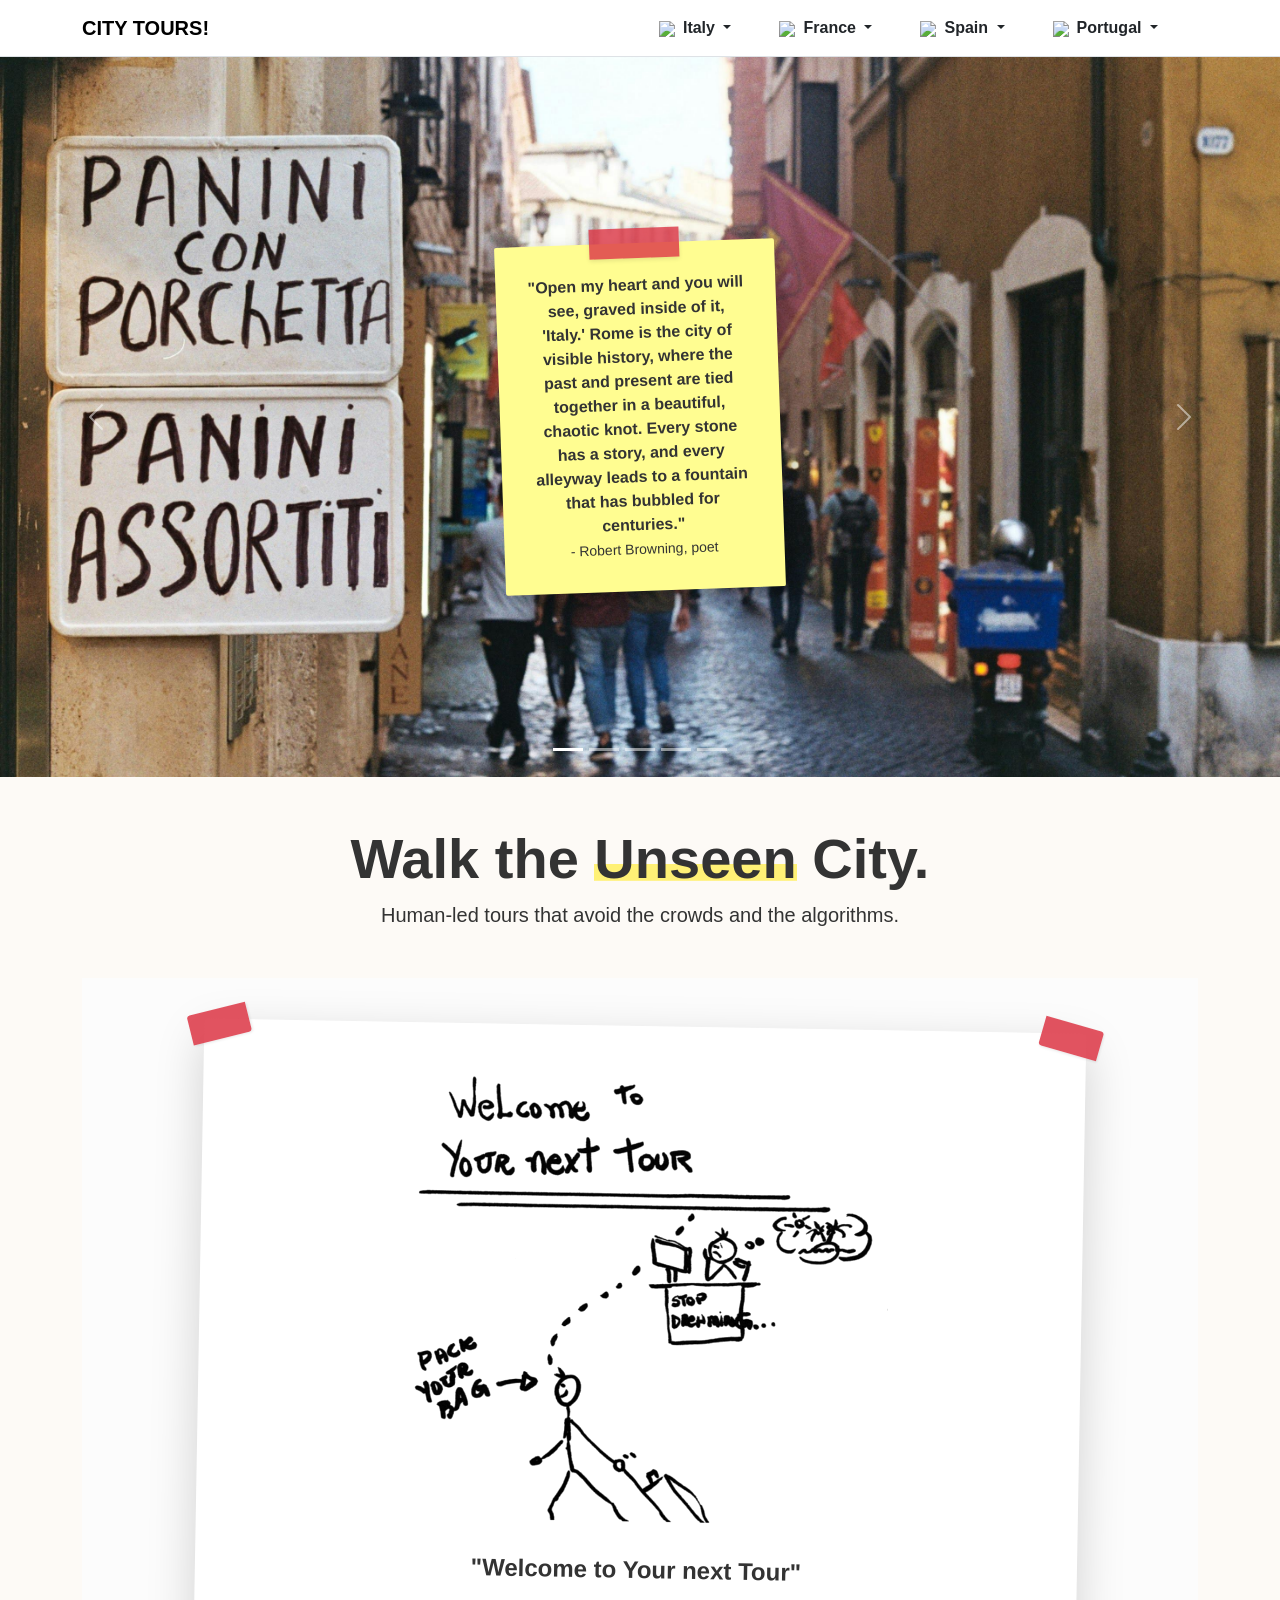
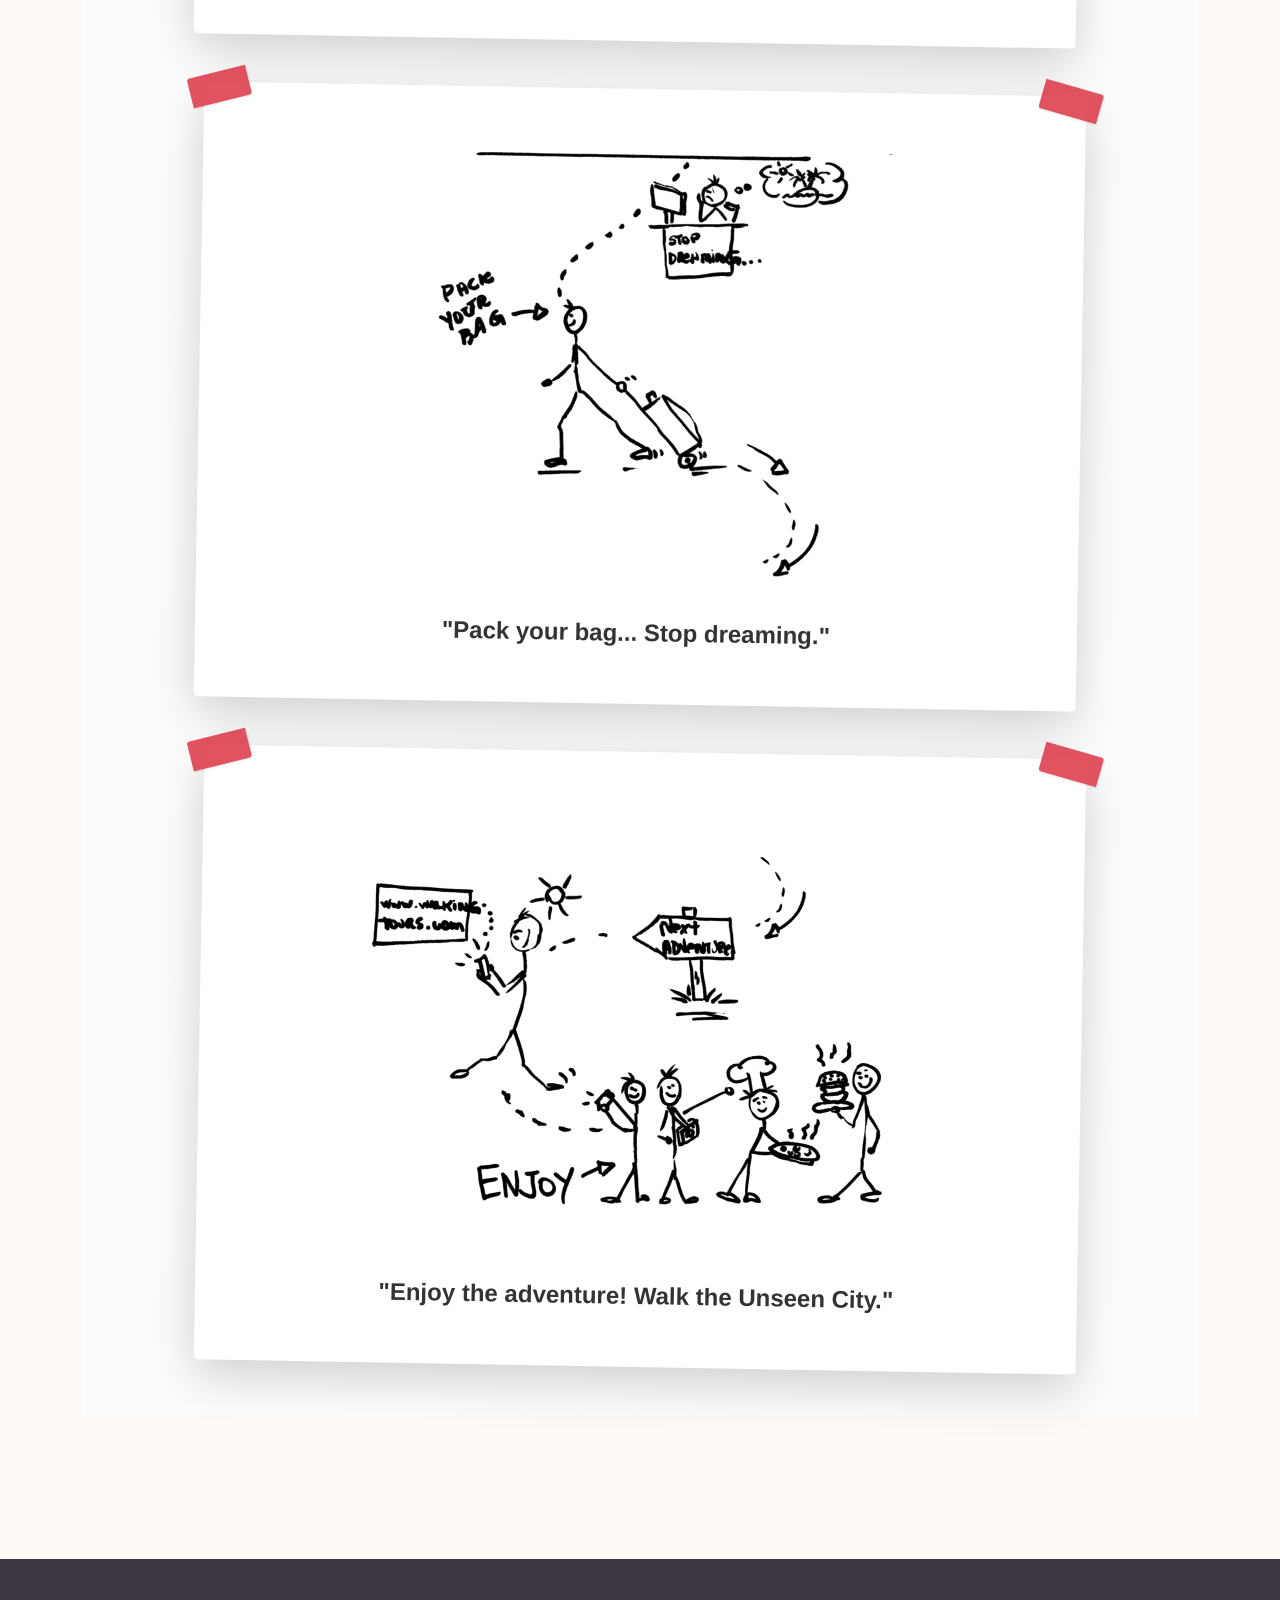
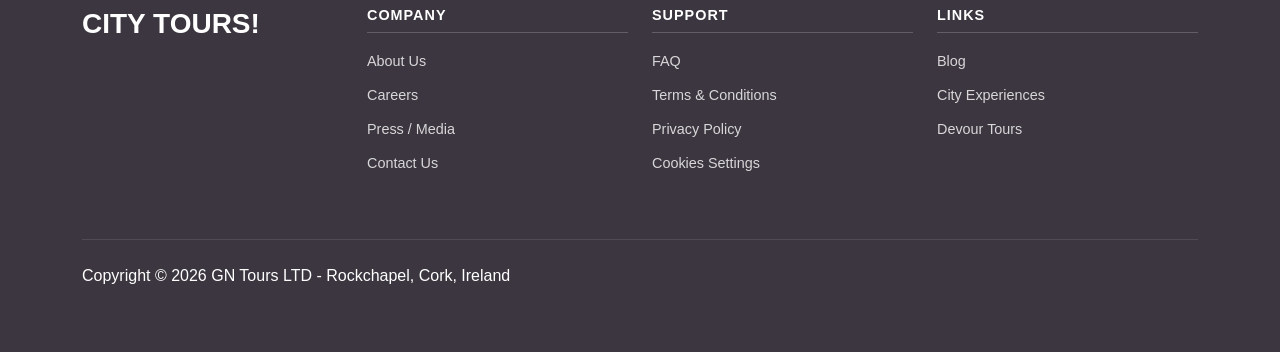
==== index.html @ 2dba54da "Initial Commit" ====
<!doctype html>
<html lang="en">
  <head>
    <meta charset="utf-8">
    <meta name="viewport" content="width=device-width, initial-scale=1">
    <meta name="description" content="">
    <title>Starter Template · Bootstrap</title>
    <!-- Bootstrap core CSS -->
<link href="css/bootstrap.min.css" rel="stylesheet">
    <!-- Custom styles for this template -->
    <link href="mystyle.css" rel="stylesheet">
  </head>
  <body>
    
   <nav class="navbar navbar-expand-lg navbar-light bg-white border-bottom sticky-top">
  <div class="container">
    <a class="navbar-brand fw-bold" href="index.html">CITY TOURS!</a>
    
    <button class="navbar-toggler border-0" type="button" data-bs-toggle="offcanvas" data-bs-target="#offcanvasNavbar">
      <span class="navbar-toggler-icon"></span>
    </button>

    <div class="offcanvas offcanvas-end" tabindex="-1" id="offcanvasNavbar" aria-labelledby="offcanvasNavbarLabel">
      <div class="offcanvas-header border-bottom">
        <h5 class="offcanvas-title fw-bold" id="offcanvasNavbarLabel">Explore Our Cities</h5>
        <button type="button" class="btn-close" data-bs-dismiss="offcanvas" aria-label="Close"></button>
      </div>
      
      <div class="offcanvas-body">
        <ul class="navbar-nav justify-content-end flex-grow-1 pe-3">
          
          <li class="nav-item dropdown px-lg-3">
            <a class="nav-link dropdown-toggle fw-bold text-dark" href="#" role="button" data-bs-toggle="dropdown">
              <img src="https://flagcdn.com/w20/it.png" class="me-2">Italy
            </a>
            <ul class="dropdown-menu border-0 shadow-sm">
              <li><a class="dropdown-item" href="ROME.html">Rome</a></li>
              <li><a class="dropdown-item" href="VENICE.html">Venice</a></li>
            </ul>
          </li>

          <li class="nav-item dropdown px-lg-3">
            <a class="nav-link dropdown-toggle fw-bold text-dark" href="#" role="button" data-bs-toggle="dropdown">
              <img src="https://flagcdn.com/w20/fr.png" class="me-2">France
            </a>
            <ul class="dropdown-menu border-0 shadow-sm">
              <li><a class="dropdown-item" href="PARIS.html">Paris</a></li>
            </ul>
          </li>

          <li class="nav-item dropdown px-lg-3">
            <a class="nav-link dropdown-toggle fw-bold text-dark" href="#" role="button" data-bs-toggle="dropdown">
              <img src="https://flagcdn.com/w20/es.png" class="me-2">Spain
            </a>
            <ul class="dropdown-menu border-0 shadow-sm">
              <li><a class="dropdown-item" href="SEVILLA.html">Seville</a></li>
            </ul>
          </li>

          <li class="nav-item dropdown px-lg-3">
            <a class="nav-link dropdown-toggle fw-bold text-dark" href="#" role="button" data-bs-toggle="dropdown">
              <img src="https://flagcdn.com/w20/pt.png" class="me-2">Portugal
            </a>
            <ul class="dropdown-menu border-0 shadow-sm">
              <li><a class="dropdown-item" href="PORTO.html">Porto</a></li>
            </ul>
          </li>

        </ul>
      </div>
    </div>
  </div>
</nav>

    <!-- Carousel -->
<div id="demo" class="carousel slide" data-bs-ride="carousel">

  <!-- Indicators/dots -->
  <div class="carousel-indicators">
    <button type="button" data-bs-target="#demo" data-bs-slide-to="0" class="active"></button>
    <button type="button" data-bs-target="#demo" data-bs-slide-to="1"></button>
    <button type="button" data-bs-target="#demo" data-bs-slide-to="2"></button>
    <button type="button" data-bs-target="#demo" data-bs-slide-to="3"></button>
    <button type="button" data-bs-target="#demo" data-bs-slide-to="4"></button>
  </div>

  <!-- The slideshow/carousel -->
  <div class="carousel-inner">
    <div class="carousel-item active">
      <img src="IMAGES\ROMAPIC.jpg" alt="Rome" class="d-block w-100">
              <div class="carousel-caption d-flex justify-content-center align-items-center h-100">
    <div class="post-it-sticky">
      <div class="red-tape"></div>
      <p class="mb-0 fw-bold">"Open my heart and you will see, graved inside of it, 'Italy.' Rome is the city of visible history, where the past and present are tied together in a beautiful, chaotic knot. Every stone has a story, and every alleyway leads to a fountain that has bubbled for centuries."</p>
      <span class="small">- Robert Browning, poet</span>
    </div>
  </div>
    </div>
    <div class="carousel-item">
      <img src="IMAGES\VENICEPIC.jpg" alt="Venice" class="d-block w-100">
           <div class="carousel-caption d-flex justify-content-center align-items-center h-100">
    <div class="post-it-sticky">
      <div class="red-tape"></div>
      <p class="mb-0 fw-bold">"Venice is like eating an entire box of chocolate liqueurs in one go. It is an enchanted, watery maze where the streets are made of emerald glass. To wander here is to lose track of time, drifting between grand palaces and secret bridges where the only sound is the water."</p>
      <span class="small">- Truman Capote, writer</span>
    </div>
  </div>
    </div>
    <div class="carousel-item">
      <img src="IMAGES\PARISPIC.jpg" alt="Paris" class="d-block w-100">
      <div class="carousel-caption d-flex justify-content-center align-items-center h-100">
    <div class="post-it-sticky">
      <div class="red-tape"></div>
      <p class="mb-0 fw-bold">"Paris is always a good idea. It is a city that doesn't just offer sights, but a feeling of belonging to something timeless. From the scent of fresh baguettes on a rainy morning to the golden glow of Montmartre at sunset, it whispers that life is meant to be savored slowly."</p>
      <span class="small">- Audrey Hepburn, actress</span>
    </div>
  </div>
    </div>

    Seville
     <div class="carousel-item">
      <img src="IMAGES\SEVILLAPIC.jpg" alt="Seville" class="d-block w-100">
              <div class="carousel-caption d-flex justify-content-center align-items-center h-100">
    <div class="post-it-sticky">
      <div class="red-tape"></div>
      <p class="mb-0 fw-bold">"Seville is a pleasant city, famous for its oranges and its people. But beyond the fruit, it is a place of fire and passion. The air smells of orange blossoms and jasmine, and the sound of a lone Spanish guitar echoing off ancient Moorish walls tells you that you’ve truly arrived."</p>
      <span class="small">- Lord Byron, poet</span>
    </div>
  </div>
    </div>

    Porto
     <div class="carousel-item">
      <img src="IMAGES\PORTOPIC.jpg" alt="Porto" class="d-block w-100">
              <div class="carousel-caption d-flex justify-content-center align-items-center h-100">
    <div class="post-it-sticky">
      <div class="red-tape"></div>
      <p class="mb-0 fw-bold">"Porto is best discovered through its flavors and its grit. It is a city of granite and gold, where the morning mist clings to the Douro and a local tavern serves the legendary Francesinha—a sandwich so rich and layered it tells a deeper story of Porto’s indulgence than any palace ever could."</p>
      <span class="small">- José Mourinho, Porto Guide</span>
    </div>
  </div>
    </div>
  </div>

  <!-- Left and right controls/icons -->
  <button class="carousel-control-prev" type="button" data-bs-target="#demo" data-bs-slide="prev">
    <span class="carousel-control-prev-icon"></span>
  </button>
  <button class="carousel-control-next" type="button" data-bs-target="#demo" data-bs-slide="next">
    <span class="carousel-control-next-icon"></span>
  </button>
</div>

<main class="container py-5">
  <div class="text-center mb-5">
    <h1 class="display-4 fw-bold">Walk the <span class="highlight">Unseen</span> City.</h1>
    <p class="lead">Human-led tours that avoid the crowds and the algorithms.</p>
  </div>

<section class="container-fluid py-5 my-5 bg-light-sketchbook">
  <div class="container">
    <div class="row justify-content-center g-5">

      <div class="col-12 col-lg-10">
        <div class="sketchbook-note shadow-lg position-relative p-5 text-center">
          <div class="red-tape-left"></div>
          <div class="red-tape-right"></div>
          <img src="IMAGES/Sketch1.png" class="img-fluid sketch-content mb-3" alt="Welcome Sketch">
          <p class="h4 mt-3 fw-bold">"Welcome to Your next Tour"</p>
        </div>
      </div>

      <div class="col-12 col-lg-10 mt-5">
        <div class="sketchbook-note shadow-lg position-relative p-5 text-center">
          <div class="red-tape-left"></div>
          <div class="red-tape-right"></div>
          <img src="IMAGES/Sketch2.png" class="img-fluid sketch-content mb-3" alt="Pack Your Bag Sketch">
          <p class="h4 mt-3 fw-bold">"Pack your bag... Stop dreaming."</p>
        </div>
      </div>

      <div class="col-12 col-lg-10 mt-5">
        <div class="sketchbook-note shadow-lg position-relative p-5 text-center">
          <div class="red-tape-left"></div>
          <div class="red-tape-right"></div>
          <img src="IMAGES/Sketch3.png" class="img-fluid sketch-content mb-3" alt="Enjoy the Adventure Sketch">
          <p class="h4 mt-3 fw-bold">"Enjoy the adventure! Walk the Unseen City."</p>
        </div>
      </div>

    </div>
  </div>
</section>
  


</main><!-- /.container -->
<footer class="footer-dark py-5 mt-5">
  <div class="container">
    <div class="row">
      <div class="col-md-3 mb-4">
        <h3 class="fw-bold text-white mb-3">CITY TOURS!</h3>
      </div>

      <div class="col-md-3 mb-4">
        <h6 class="text-uppercase fw-bold border-bottom pb-2 mb-3">Company</h6>
        <ul class="list-unstyled">
          <li><a href="#">About Us</a></li>
          <li><a href="#">Careers</a></li>
          <li><a href="#">Press / Media</a></li>
          <li><a href="#">Contact Us</a></li>
        </ul>
      </div>

      <div class="col-md-3 mb-4">
        <h6 class="text-uppercase fw-bold border-bottom pb-2 mb-3">Support</h6>
        <ul class="list-unstyled">
          <li><a href="#">FAQ</a></li>
          <li><a href="#">Terms & Conditions</a></li>
          <li><a href="#">Privacy Policy</a></li>
          <li><a href="#">Cookies Settings</a></li>
        </ul>
      </div>

      <div class="col-md-3 mb-4">
        <h6 class="text-uppercase fw-bold border-bottom pb-2 mb-3">Links</h6>
        <ul class="list-unstyled">
          <li><a href="#">Blog</a></li>
          <li><a href="#">City Experiences</a></li>
          <li><a href="#">Devour Tours</a></li>
        </ul>
      </div>
    </div>

    <div class="pt-4 mt-4 border-top">
      <p>Copyright © 2026 GN Tours LTD - Rockchapel, Cork, Ireland</p>
    </div>
  </div>
</footer>
    <script src="js/bootstrap.bundle.min.js"></script>
    <script src="js/script.js"></script>

    


  </body>
</html>
---- mystyle.css ----
/* Add your own CSS under here */
body {
    background-color: #fdfaf6; 
    font-family: 'Segoe UI', Tahoma, Geneva, Verdana, sans-serif;
    color: #333;
}
body::before {
    content: "";
    position: fixed; top: 0; left: 0; width: 100%; height: 100%;
    background: url('https://www.transparenttextures.com/patterns/p6.png');
    opacity: 0.05; pointer-events: none; z-index: 9999;
}

/* 2. Wobbly 'Human' Buttons (The Anti-AI Look) */
.btn-human {
    background-color: #ffca28; /* Warm yellow */
    border: 2px solid #222;
    border-radius: 255px 15px 225px 15px/15px 225px 15px 255px; /* Wobbly edges */
    padding: 10px 25px;
    font-weight: bold;
    transition: transform 0.2s;
}
.btn-human:hover {
    transform: rotate(-1deg) scale(1.05);
    background-color: #ffb300;
}

/* 3. Asymmetric Tour Cards */
.tour-card {
    border: 2px solid #222;
    border-radius: 10px 30px 15px 40px / 30px 10px 40px 15px;
    background: white;
    box-shadow: 6px 6px 0px rgba(0,0,0,0.1);
    overflow: hidden;
}

/* 4. Rough Notation (Yellow highlighter effect) */
.highlight {
    background: linear-gradient(120deg, #fff176 0%, #fff176 100%);
    background-repeat: no-repeat;
    background-size: 100% 0.3em;
    background-position: 0 80%;
}

/* Make the carousel fit the screen perfectly */
.carousel-item {
    height: 80vh; /* 80% of the Viewport Height */
    min-height: 400px; /* Prevents it from getting too squashed on small phones */
    background: #000; /* Dark background behind images while loading */
}

.carousel-item img {
    height: 100%;
    width: 100%;
    object-fit: cover; /* This is key: it crops the image instead of stretching it */
    object-position: center; /* Keeps the middle of the photo in view */
}

/* Center the caption area over the whole image */
.carousel-caption {
    top: 0;
    bottom: 0;
    left: 0;
    right: 0;
}

/* The Post-it Styling */
.post-it-sticky {
    position: relative;
    background: #fffd91; /* Post-it Yellow */
    color: #333;
    padding: 30px;
    width: 280px;
    box-shadow: 10px 10px 20px rgba(0,0,0,0.3);
    transform: rotate(-2deg); /* "Human" tilt */
    border-radius: 2px;
}

/* The BBC-style Red Tape */
.red-tape {
    position: absolute;
    top: -15px;
    left: 50%;
    transform: translateX(-50%);
    width: 90px;
    height: 30px;
    background-color: rgba(220, 53, 69, 0.8); /* Translucent Red */
    box-shadow: 0 2px 4px rgba(0,0,0,0.1);
}

.footer-dark {
    background-color: #3b363f; /* The specific dark purple-grey from your image */
    color: #ffffff;
}

.footer-dark h6 {
    color: #ffffff;
    letter-spacing: 1px;
    font-size: 0.9rem;
    border-color: rgba(255,255,255,0.2) !important;
}

.footer-dark ul li {
    margin-bottom: 10px;
}

.footer-dark ul li a {
    color: rgba(255,255,255,0.8);
    text-decoration: none;
    font-size: 0.9rem;
    transition: 0.3s;
}

.footer-dark ul li a:hover {
    color: #ffca28; /* Your brand highlight color */
    padding-left: 5px; /* Subtle movement effect */
}

.footer-dark .border-top {
    border-color: rgba(255,255,255,0.1) !important;
}

/* Make the dropdown full width */
.has-megamenu {
  position: static !important;
}

.megamenu {
  width: 100vw;
  left: 0 !important;
  right: 0 !important;
  margin-top: 0;
  border: none;
  border-radius: 0 0 15px 15px;
  box-shadow: 0 10px 30px rgba(0,0,0,0.1);
}

/* Style the links inside the menu */
.megamenu .dropdown-item {
  padding: 5px 0;
  color: #666;
  font-size: 0.95rem;
  transition: 0.2s;
}

.megamenu .dropdown-item:hover {
  background: transparent;
  color: #0d6efd; /* Or your brand blue */
  padding-left: 5px;
}

/* Optional: Vertical lines between countries */
.megamenu .border-start {
  border-color: rgba(0,0,0,0.05) !important;
}

/* Fix the dropdown link styling */
.megamenu .dropdown-item {
    font-size: 0.9rem;
    color: #444;
    padding: 0.4rem 0; /* More space between Rome and Venice */
    background: transparent !important; /* Removes the blue Bootstrap hover box */
}

.megamenu .dropdown-item:hover {
    color: #0d6efd; /* Your brand blue */
    text-decoration: underline;
}

/* Align the Flag Icons */
.megamenu h6 img {
    width: 20px;
    height: auto;
    margin-right: 10px;
    vertical-align: middle;
    border-radius: 2px; /* Softens the look of the flags */
}

.megamenu h6 {
    font-size: 1rem;
    color: #222;
    margin-bottom: 1rem;
    display: flex;
    align-items: center;
}

/* Removes the bullet point from navbar items */
.navbar-nav {
    list-style: none !important;
}

/* Specifically target the city tours list item if needed */
.nav-item {
    list-style-type: none;
}

/* 1. Standard State: Outline visible, text clear */
.navbar .btn-outline-primary {
    color: #0d6efd; /* Use your specific brand blue */
    border: 2px solid #0d6efd;
    background-color: transparent;
    font-weight: 600;
    transition: all 0.3s ease-in-out;
}

/* 2. Hover/Active State: Button turns solid blue, text turns white */
.navbar .btn-outline-primary:hover, 
.navbar .show > .btn-outline-primary {
    background-color: #0d6efd !important;
    color: #ffffff !important;
}

/* 3. The Hover Trigger for the Dropdown */
@media (min-width: 992px) {
    .nav-item.dropdown:hover .dropdown-menu {
        display: block;
        margin-top: 0; /* Align it perfectly to the navbar */
    }
}

.sketch-wrapper {
    padding: 20px;
    transition: transform 0.3s ease-in-out;
}

.sketch-img {
    /* This makes the white background of your JPGs disappear 
       into the background of your site! */
    mix-blend-mode: multiply; 
    filter: grayscale(100%) contrast(110%);
    max-height: 250px;
}

/* Subtle "Hand-placed" tilts */
.col-md-4:nth-child(1) .sketch-wrapper { transform: rotate(-3deg); }
.col-md-4:nth-child(2) .sketch-wrapper { transform: rotate(2deg); }
.col-md-4:nth-child(3) .sketch-wrapper { transform: rotate(-1deg); }

.sketch-wrapper:hover {
    transform: rotate(0deg) scale(1.1) !important;
}

/* Container for the whole sketchbook area */
.bg-light-sketchbook {
    background-color: #fcfcfc; /* A very light off-white to contrast the main page */
}

/* The Large Post-it Note */
.sketchbook-note {
    background-color: #fff; /* True white, like the paper of the drawings */
    border-radius: 5px;
    transform: rotate(1deg); /* Slight natural tilt */
    transition: transform 0.3s ease;
}

.sketchbook-note:nth-child(even) {
    transform: rotate(-1.5deg);
}

.sketchbook-note:hover {
    transform: rotate(0deg) scale(1.02); /* Straightens on hover */
}

/* Red Tape Styling (Same as earlier) */
.red-tape-left, .red-tape-right {
    position: absolute;
    width: 60px; /* Slightly wider tape for a larger note */
    height: 30px;
    background-color: rgba(220, 53, 69, 0.85); /* Boosted Bootstrap Red */
    box-shadow: 1px 1px 3px rgba(0,0,0,0.1);
    z-index: 5;
    transform: rotate(-15deg);
}

/* Taping the Corners */
.red-tape-left {
    top: -10px;
    left: -15px;
    border-radius: 3px 0 3px 0; /* Creates that 'torn' edge feel */
}

.red-tape-right {
    top: -10px;
    right: -15px;
    transform: rotate(15deg);
    border-radius: 0 3px 0 3px;
}

/* The Image Content */
.sketch-content {
    mix-blend-mode: multiply; /* Keeps the drawing ink and removes the paper white */
    max-height: 450px; /* Makes the image substantially larger than before */
    width: auto;
    filter: grayscale(100%) contrast(110%);
}


/* The Polaroid - Kept crisp and white */
.polaroid-card {
    background: #ffffff;
    padding: 12px 12px 35px 12px;
    box-shadow: 5px 10px 20px rgba(0,0,0,0.15); /* Softer shadow for the light board */
    position: relative;
    transition: all 0.3s ease;
    border-radius: 2px;
}

.polaroid-card img {
    width: 100%;
    height: 220px;
    object-fit: cover;
    filter: none !important; /* Ensures photos stay bright */
}

.polaroid-caption {
    font-family: 'Permanent Marker', cursive;
    margin-top: 12px;
    color: #444;
    font-size: 0.95rem;
}

/* Bright Red Pin */
.pin {
    position: absolute;
    top: -8px;
    left: 50%;
    transform: translateX(-50%);
    width: 12px;
    height: 12px;
    background: radial-gradient(circle at 30% 30%, #ff4d4d, #b30000);
    border-radius: 50%;
    box-shadow: 0 2px 4px rgba(0,0,0,0.2);
    z-index: 10;
}

/* Hover Effect */
.polaroid-card:hover {
    transform: scale(1.1) rotate(0deg) !important;
    z-index: 20;
    box-shadow: 10px 20px 30px rgba(0,0,0,0.2);
}

/* 5. The Full-Width Light Corkboard Section */
.full-width-cork {
    /* Make sure the filename is exactly what is in your folder */
    background-image: url('image_656bee.jpg') !important; 
    background-repeat: repeat !important;
    background-size: 300px; 
    background-attachment: scroll;
    
    /* This ensures it breaks out of any constraints */
    width: 100vw;
    position: relative;
    left: 50%;
    right: 50%;
    margin-left: -50vw;
    margin-right: -50vw;
    
    padding: 60px 0;
    border: none;
    display: block;
    box-shadow: inset 0 0 50px rgba(0,0,0,0.07);
}

/* Fix for the white background cutting in */
#porto-corkboard .container {
    background-color: transparent !important;
}

body::before {
    /* ... your other code ... */
    z-index: -1; /* Changed from 9999 */
}

.full-width-cork {
    /* Try this path instead: it looks directly into the IMAGES folder */
    background-image: url('IMAGES/corkboard.jpg') !important; 
    background-repeat: repeat;
    background-size: 400px;
    
    /* Keep your existing breakout code below this */
    width: 100vw;
    position: relative;
    left: 50%;
    right: 50%;
    margin-left: -50vw;
    margin-right: -50vw;
}

/* --- MOBILE MENU FIX --- */
@media (max-width: 991px) {
    /* Forces the megamenu columns to stack vertically */
    .megamenu .row {
        display: flex !important;
        flex-direction: column !important;
        margin: 0 !important;
    }

    .megamenu .col-md-3 {
        width: 100% !important;
        border-left: none !important; /* Removes those desktop vertical lines */
        padding: 10px 0 !important;
        border-bottom: 1px solid #eee; /* Adds a subtle separator instead */
    }

    /* Makes the city names easier to read on a phone */
    .megamenu h6 {
        padding-left: 15px !important;
        margin-top: 10px;
    }

    /* Centers and sizes the 'Tours by City' button for thumbs */
    #navbarDropdown {
        margin: 10px 0 !important;
        width: 100%;
    }
}

/* Modern Mobile Navbar Fixes */
@media (max-width: 991px) {
    /* Remove the clunky blue button look */
    .navbar-toggler:focus {
        box-shadow: none; /* Removes the ugly blue outline when clicked */
    }

    /* Make the offcanvas menu feel like an app */
    .offcanvas {
        width: 80% !important;
        background-color: #fcfcfc;
    }

    .offcanvas-body .nav-link {
        font-size: 1.2rem;
        padding: 10px 0;
        border-bottom: 1px solid #f0f0f0;
        color: #333 !important;
    }

    /* Hide the dropdown arrow since it's now a flat list */
    .dropdown-toggle::after {
        display: none;
    }
}

/* Add a hover effect for desktop too */
.nav-link:hover {
    color: #007bff !important;
    padding-left: 5px;
    transition: 0.3s;
}

@media (max-width: 768px) {
    .post-it-sticky {
        width: 90% !important;
        font-size: 0.9rem !important;
        padding: 15px !important;
    }
}

/* DESKTOP HOVER EFFECT */
@media (min-width: 992px) {
    .nav-item.dropdown:hover .dropdown-menu {
        display: block;
        margin-top: 0; /* Prevents a gap that closes the menu */
        animation: fadeIn 0.3s ease-in;
    }
}

/* MOBILE OFF-CANVAS CLEANUP */
@media (max-width: 991px) {
    /* Make the dropdowns always 'open' in the sidebar so it's 1-click */
    .offcanvas-body .dropdown-menu {
        display: block;
        position: static;
        background: none;
        border: none;
        padding-left: 30px; /* Indent the cities under the country */
    }
    
    .offcanvas-body .dropdown-toggle::after {
        display: none; /* Hide the arrow on mobile to keep it clean */
    }
}

@keyframes fadeIn {
    from { opacity: 0; transform: translateY(10px); }
    to { opacity: 1; transform: translateY(0); }
}
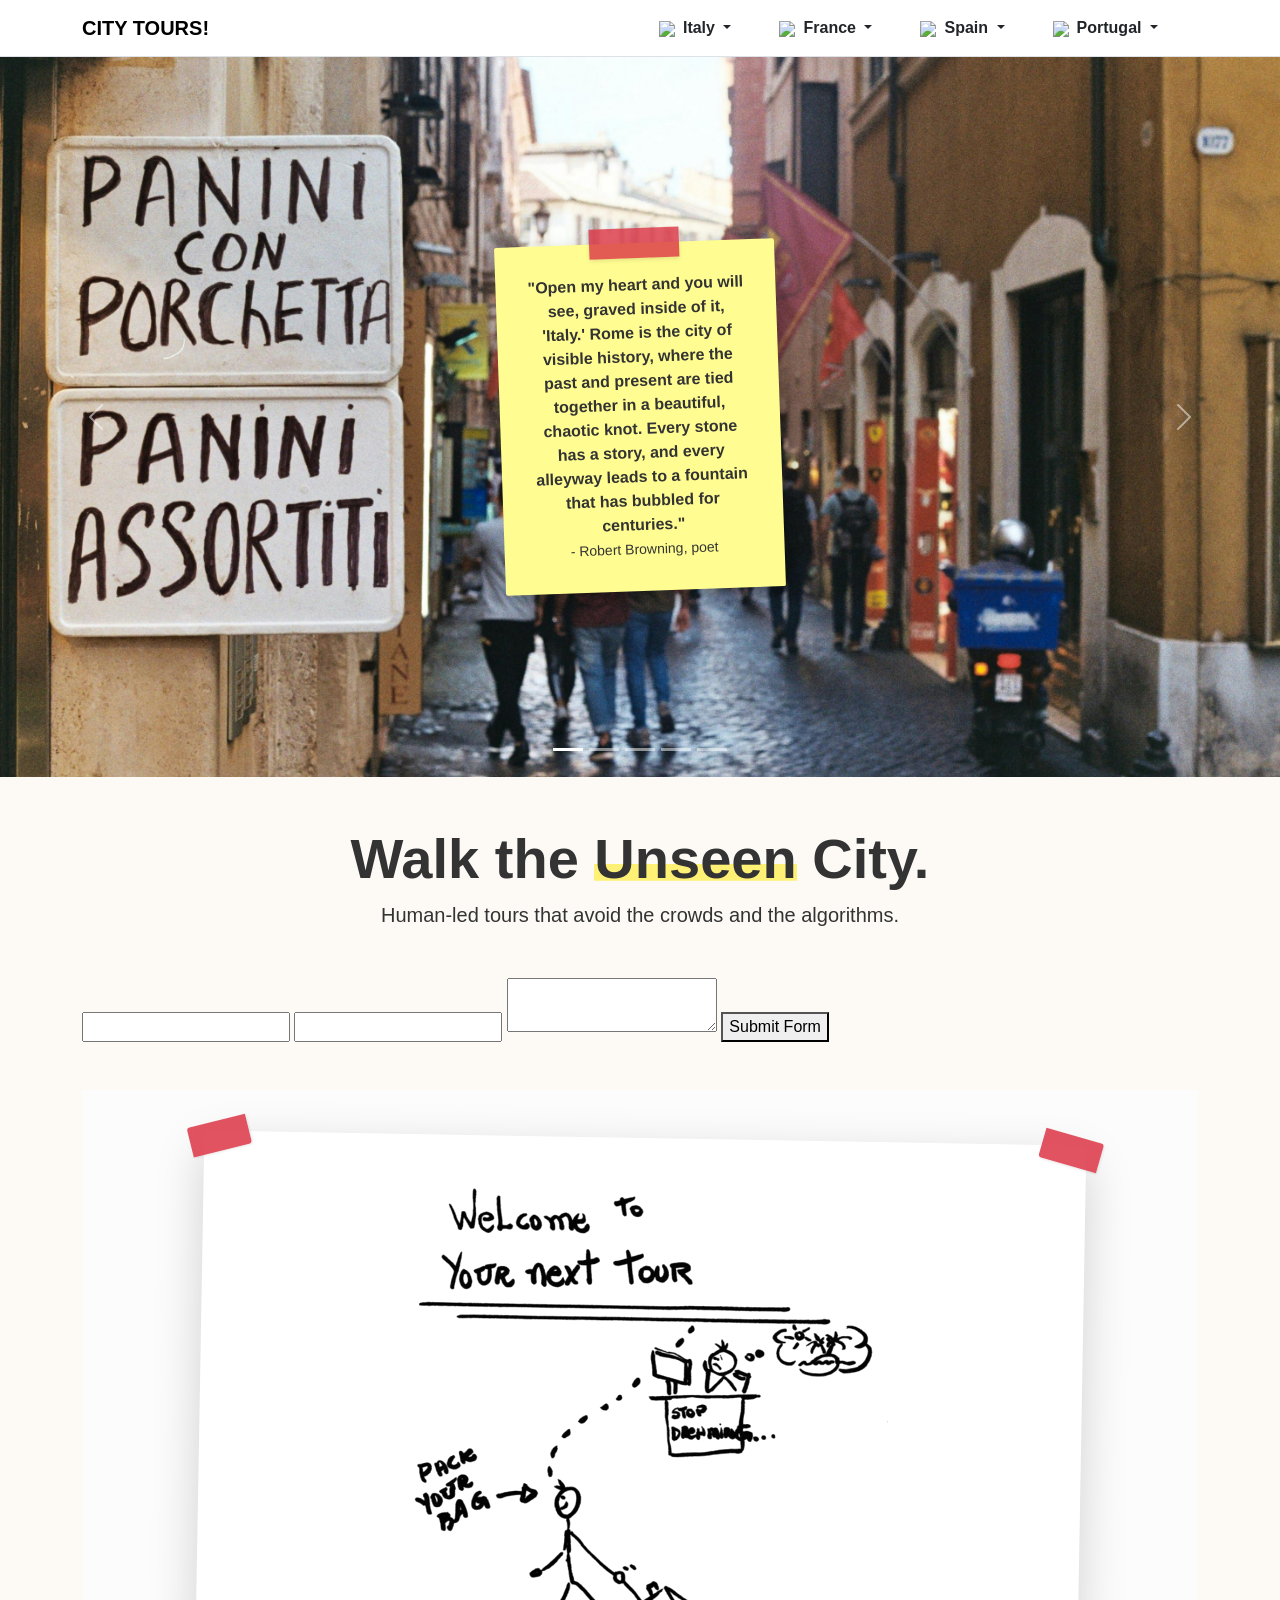
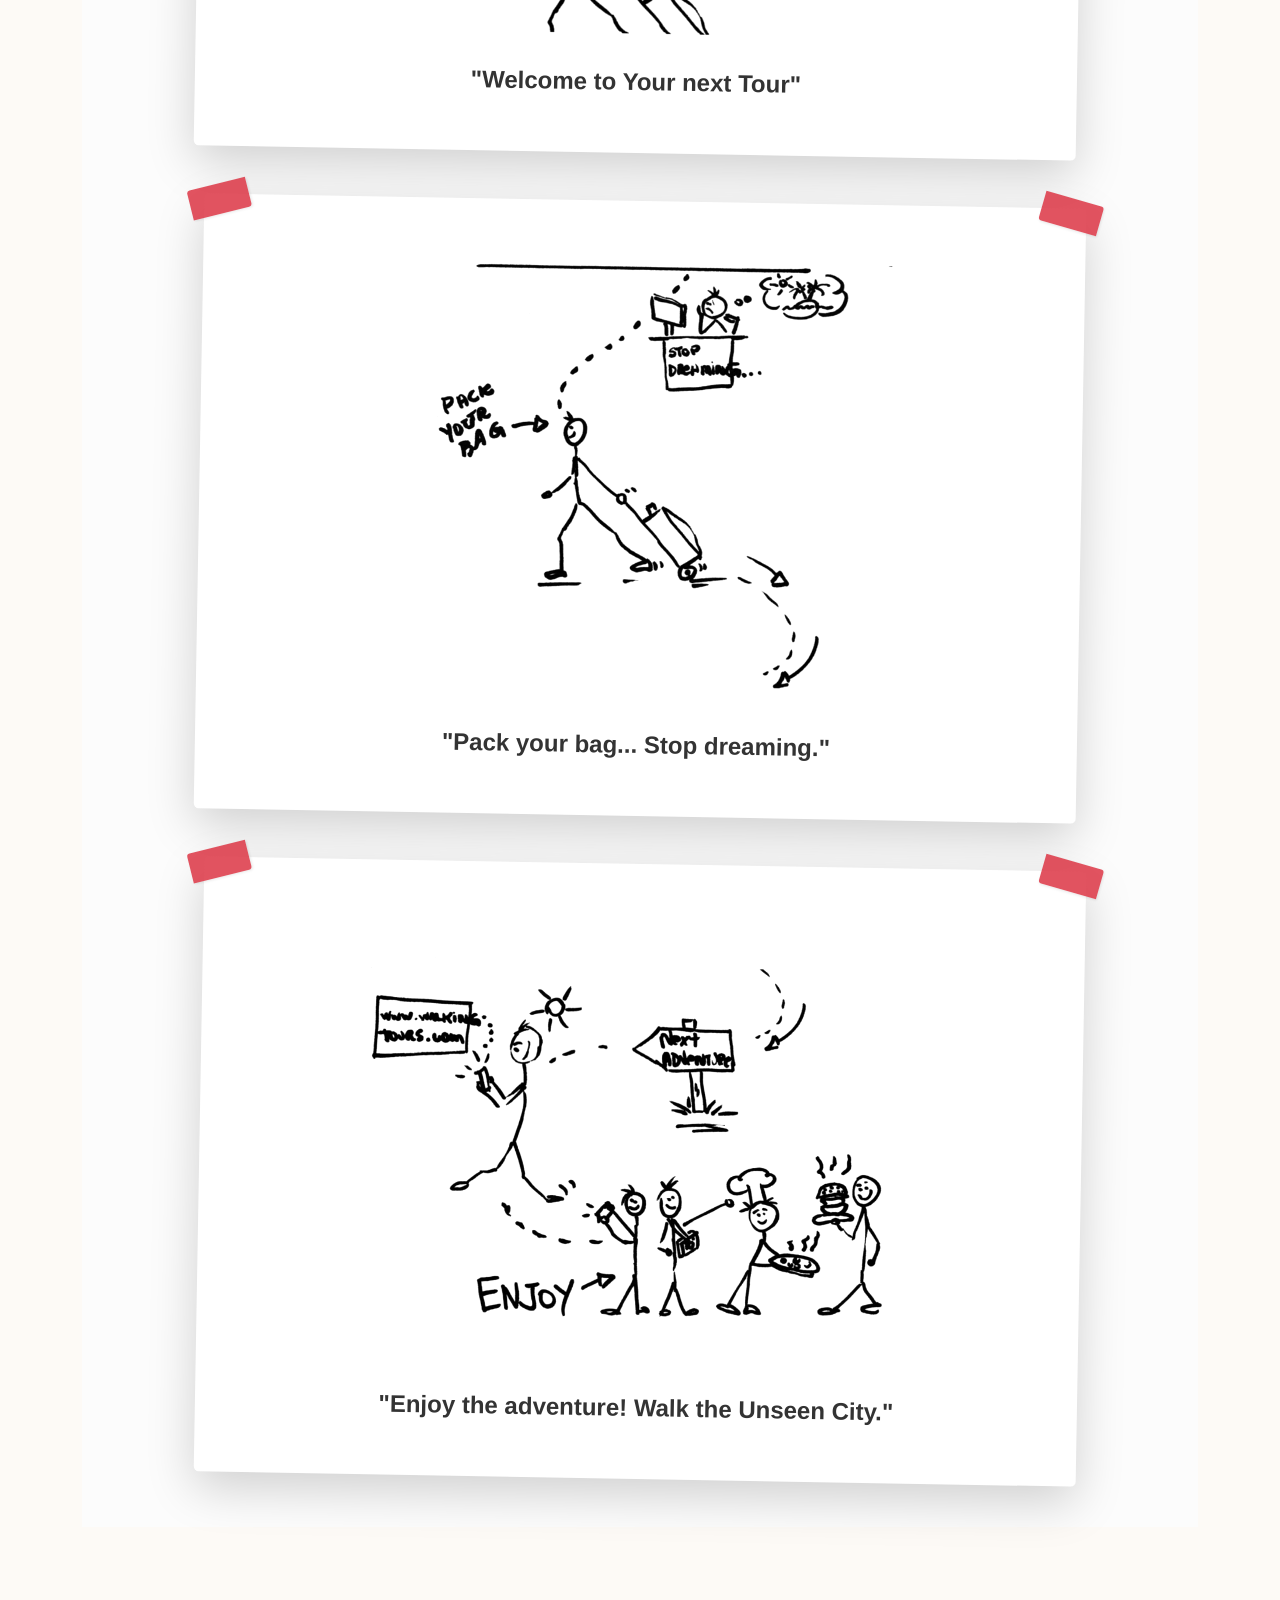
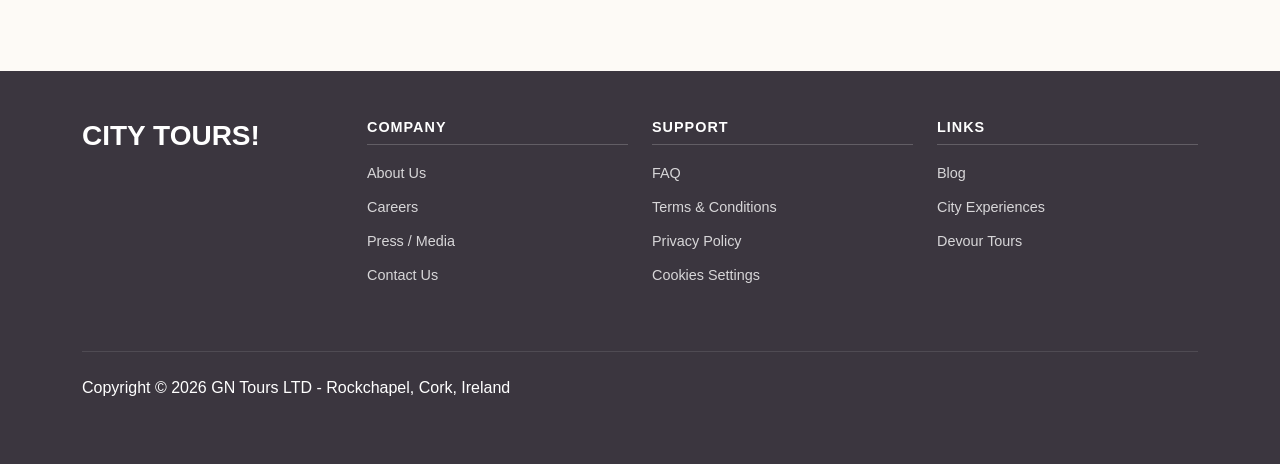
==== commit bd7c6a56: "Added Form" ====
--- a/index.html
+++ b/index.html
@@ -4,7 +4,7 @@
     <meta charset="utf-8">
     <meta name="viewport" content="width=device-width, initial-scale=1">
     <meta name="description" content="">
-    <title>Starter Template · Bootstrap</title>
+    <title>CITY TOURS!</title>
     <!-- Bootstrap core CSS -->
 <link href="css/bootstrap.min.css" rel="stylesheet">
     <!-- Custom styles for this template -->
@@ -157,6 +157,14 @@
     <p class="lead">Human-led tours that avoid the crowds and the algorithms.</p>
   </div>
 
+  <form action="https://api.web3forms.com/submit" method="POST">
+  <input type="hidden" name="access_key" value="eae811f8-58ea-403d-9c5e-2f1f56a3583b">
+  <input type="text" name="name" required>
+  <input type="email" name="email" required>
+  <textarea name="message" required></textarea>
+  <button type="submit">Submit Form</button>
+</form>
+
 <section class="container-fluid py-5 my-5 bg-light-sketchbook">
   <div class="container">
     <div class="row justify-content-center g-5">
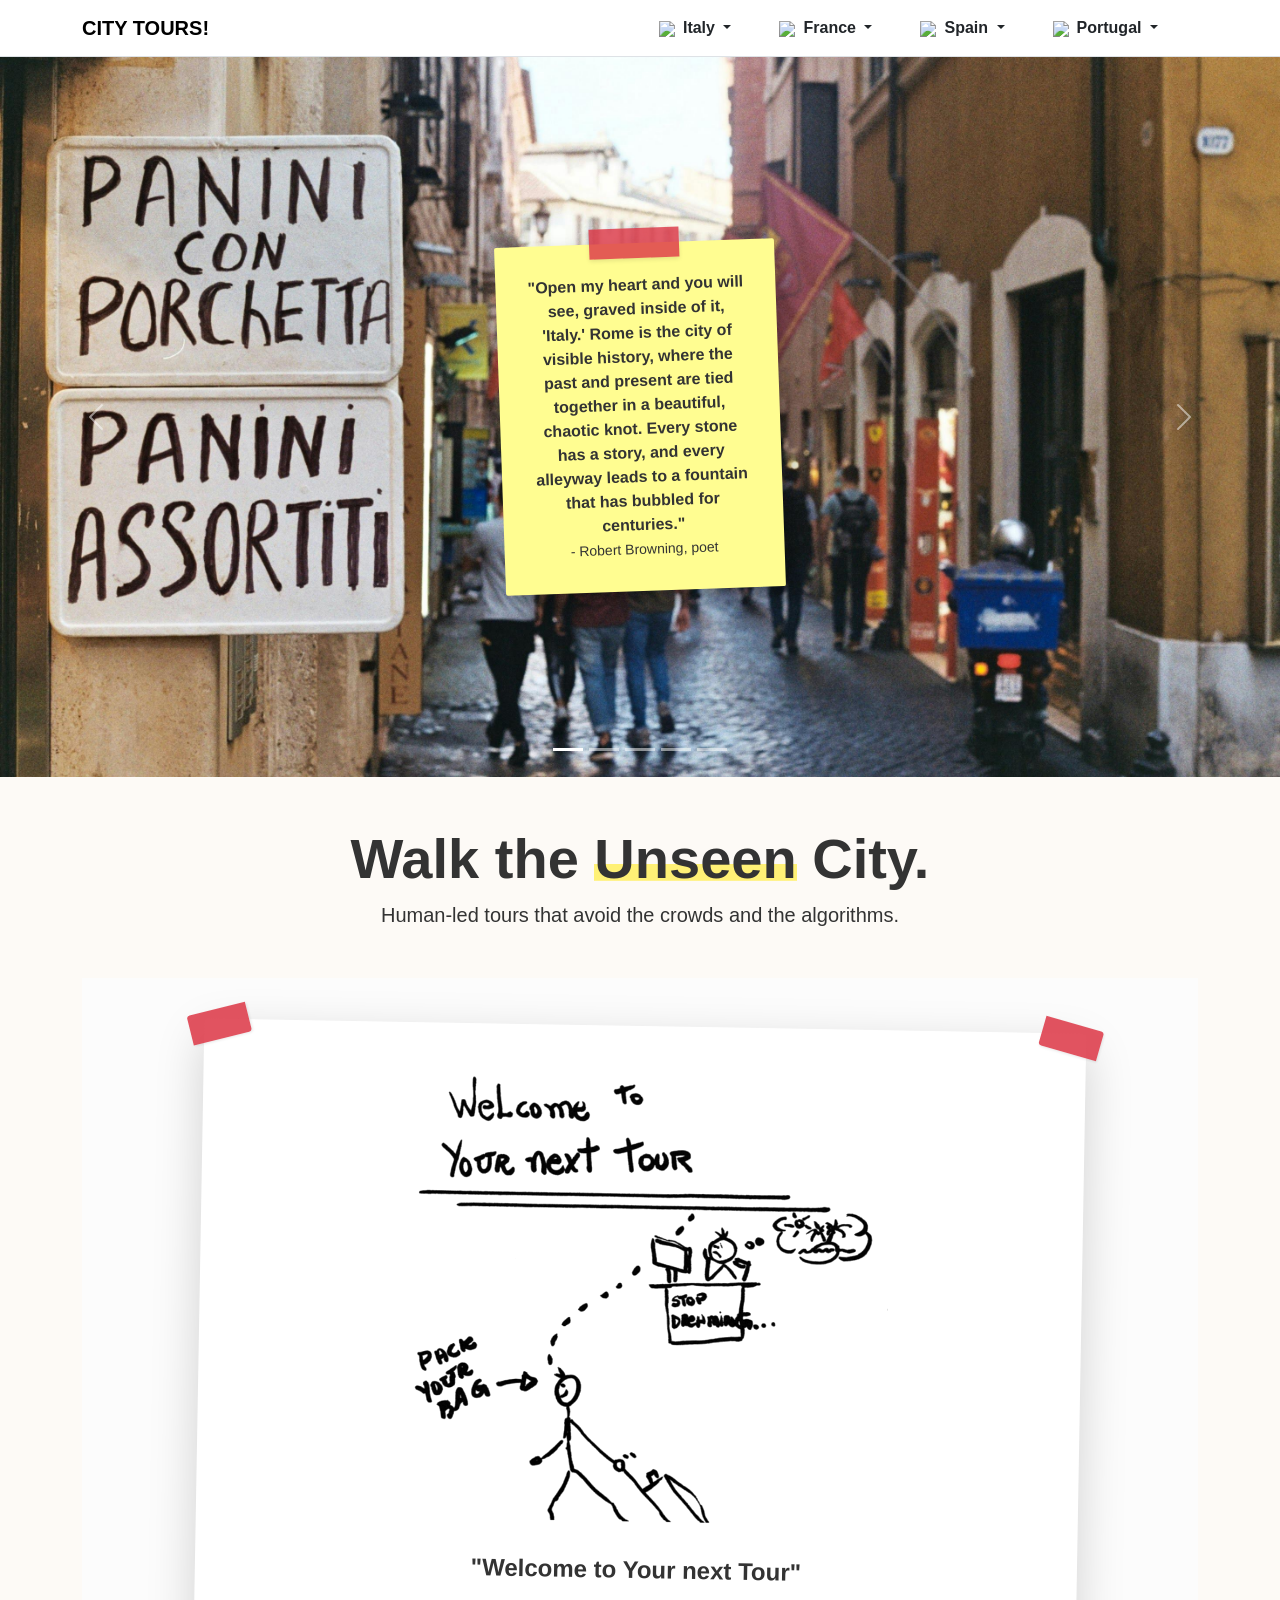
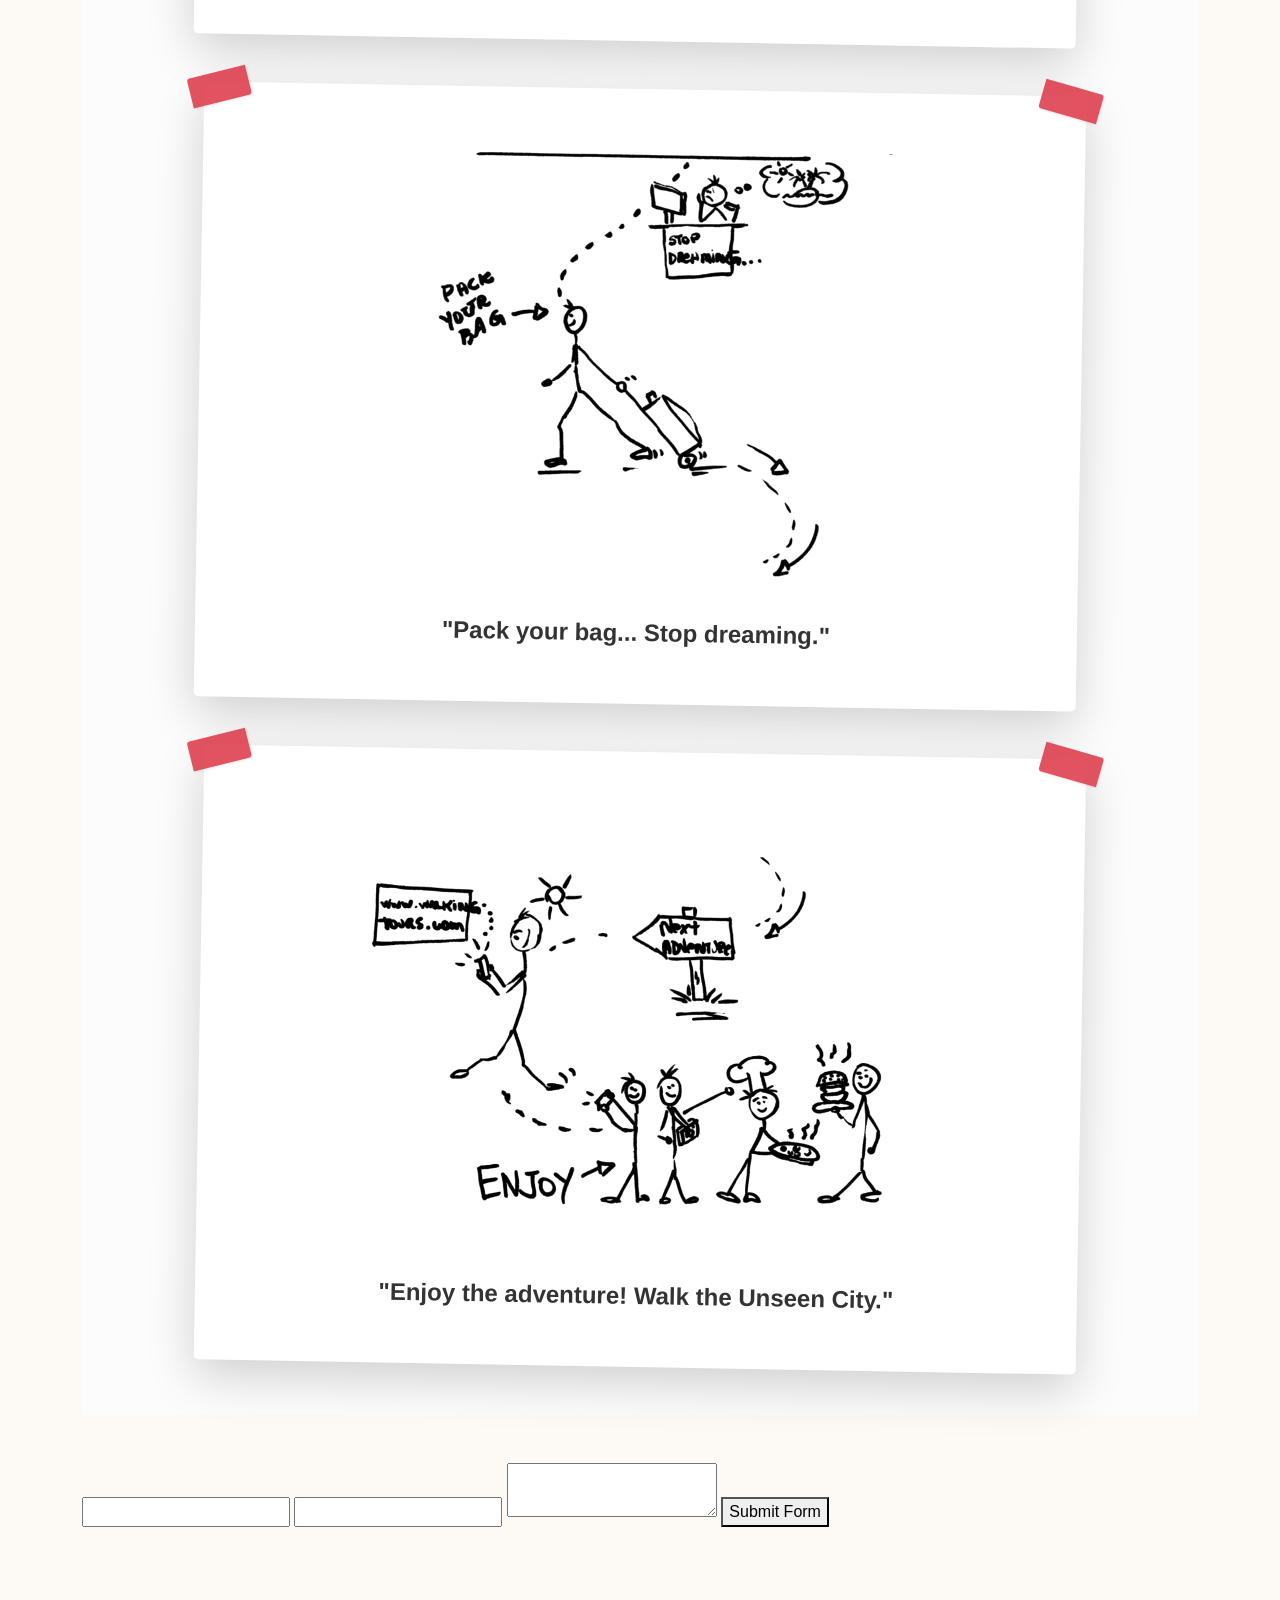
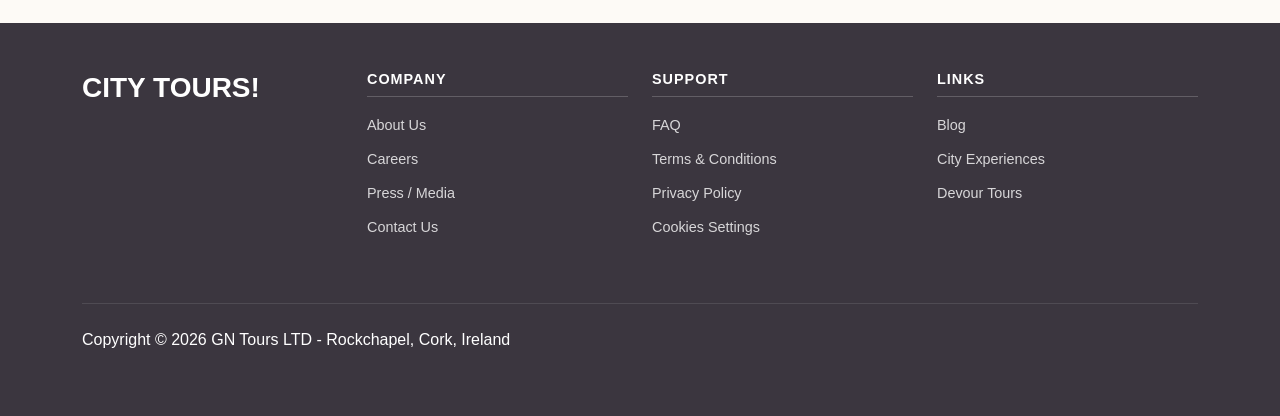
==== commit dbc31091: "Moved form to bottom of page." ====
--- a/index.html
+++ b/index.html
@@ -157,14 +157,6 @@
     <p class="lead">Human-led tours that avoid the crowds and the algorithms.</p>
   </div>
 
-  <form action="https://api.web3forms.com/submit" method="POST">
-  <input type="hidden" name="access_key" value="eae811f8-58ea-403d-9c5e-2f1f56a3583b">
-  <input type="text" name="name" required>
-  <input type="email" name="email" required>
-  <textarea name="message" required></textarea>
-  <button type="submit">Submit Form</button>
-</form>
-
 <section class="container-fluid py-5 my-5 bg-light-sketchbook">
   <div class="container">
     <div class="row justify-content-center g-5">
@@ -199,6 +191,14 @@
     </div>
   </div>
 </section>
+
+<form action="https://api.web3forms.com/submit" method="POST">
+  <input type="hidden" name="access_key" value="eae811f8-58ea-403d-9c5e-2f1f56a3583b">
+  <input type="text" name="name" required>
+  <input type="email" name="email" required>
+  <textarea name="message" required></textarea>
+  <button type="submit">Submit Form</button>
+</form>
   
 
 
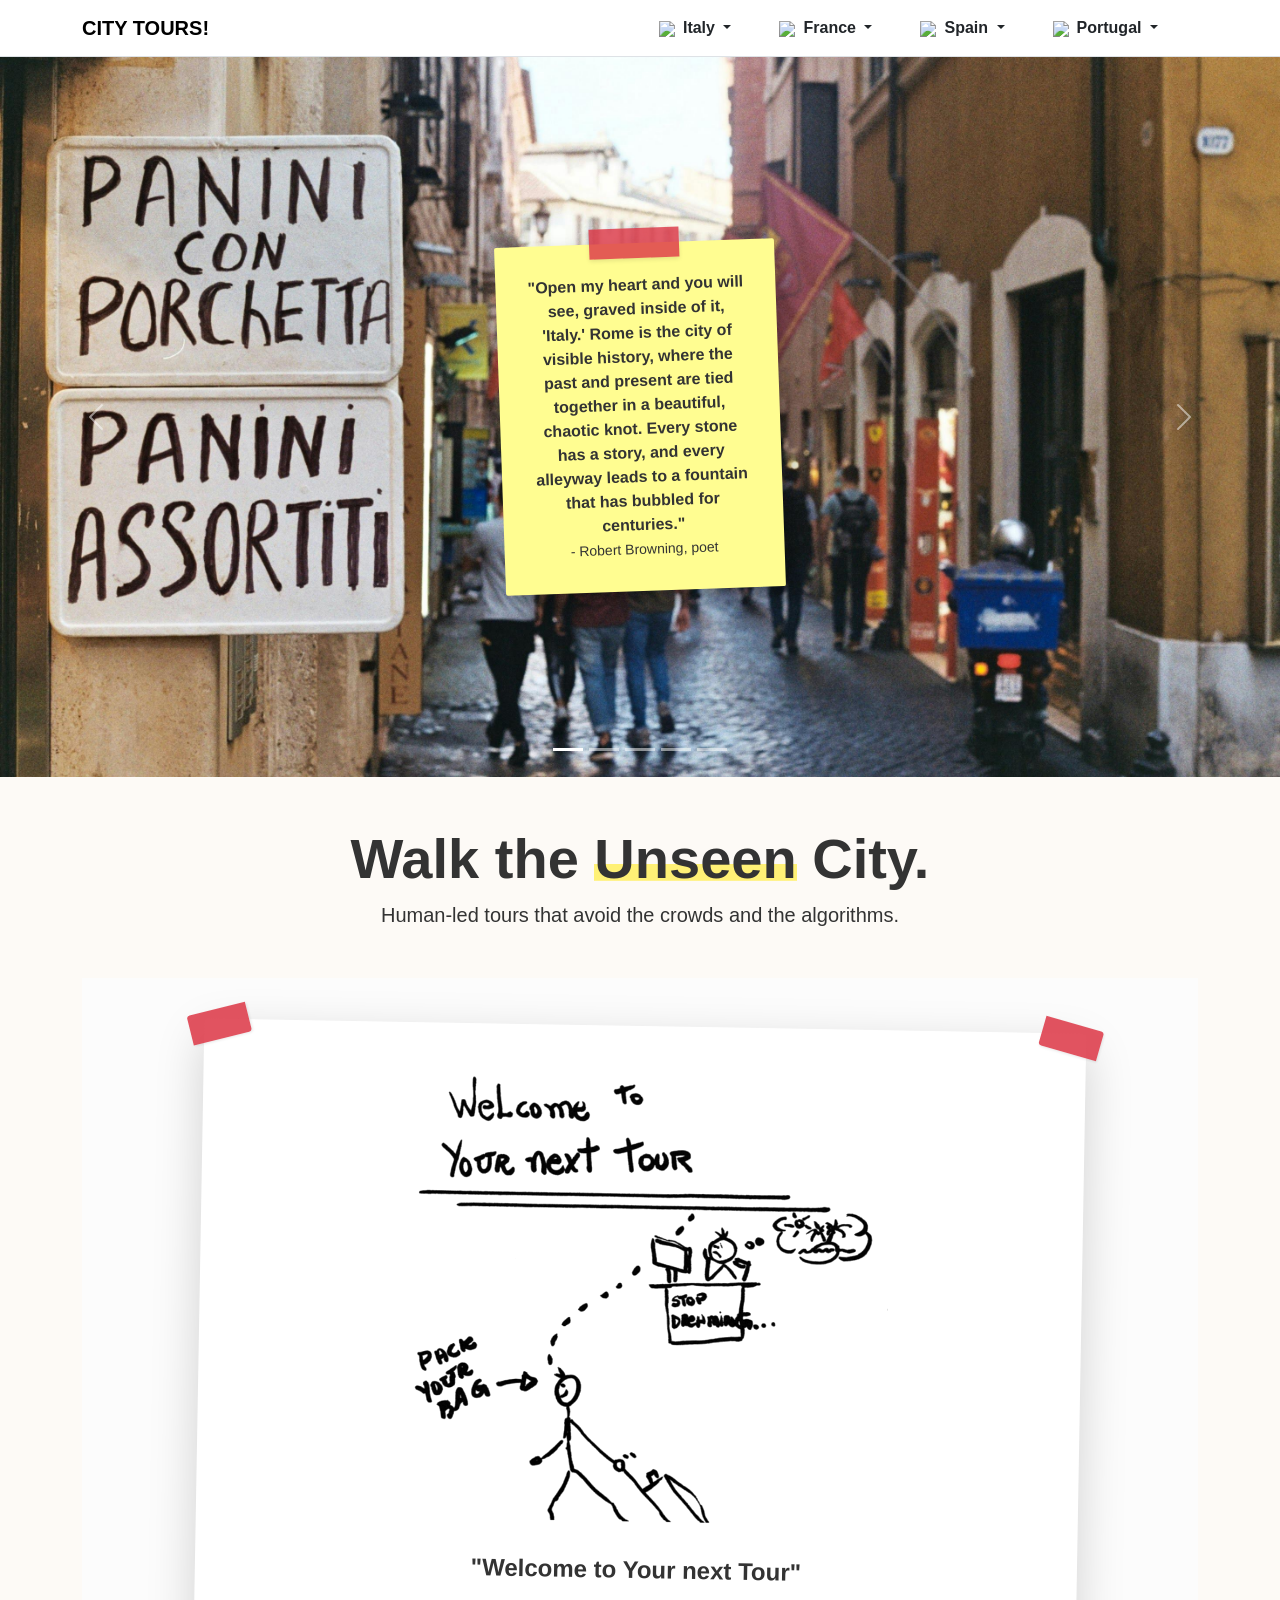
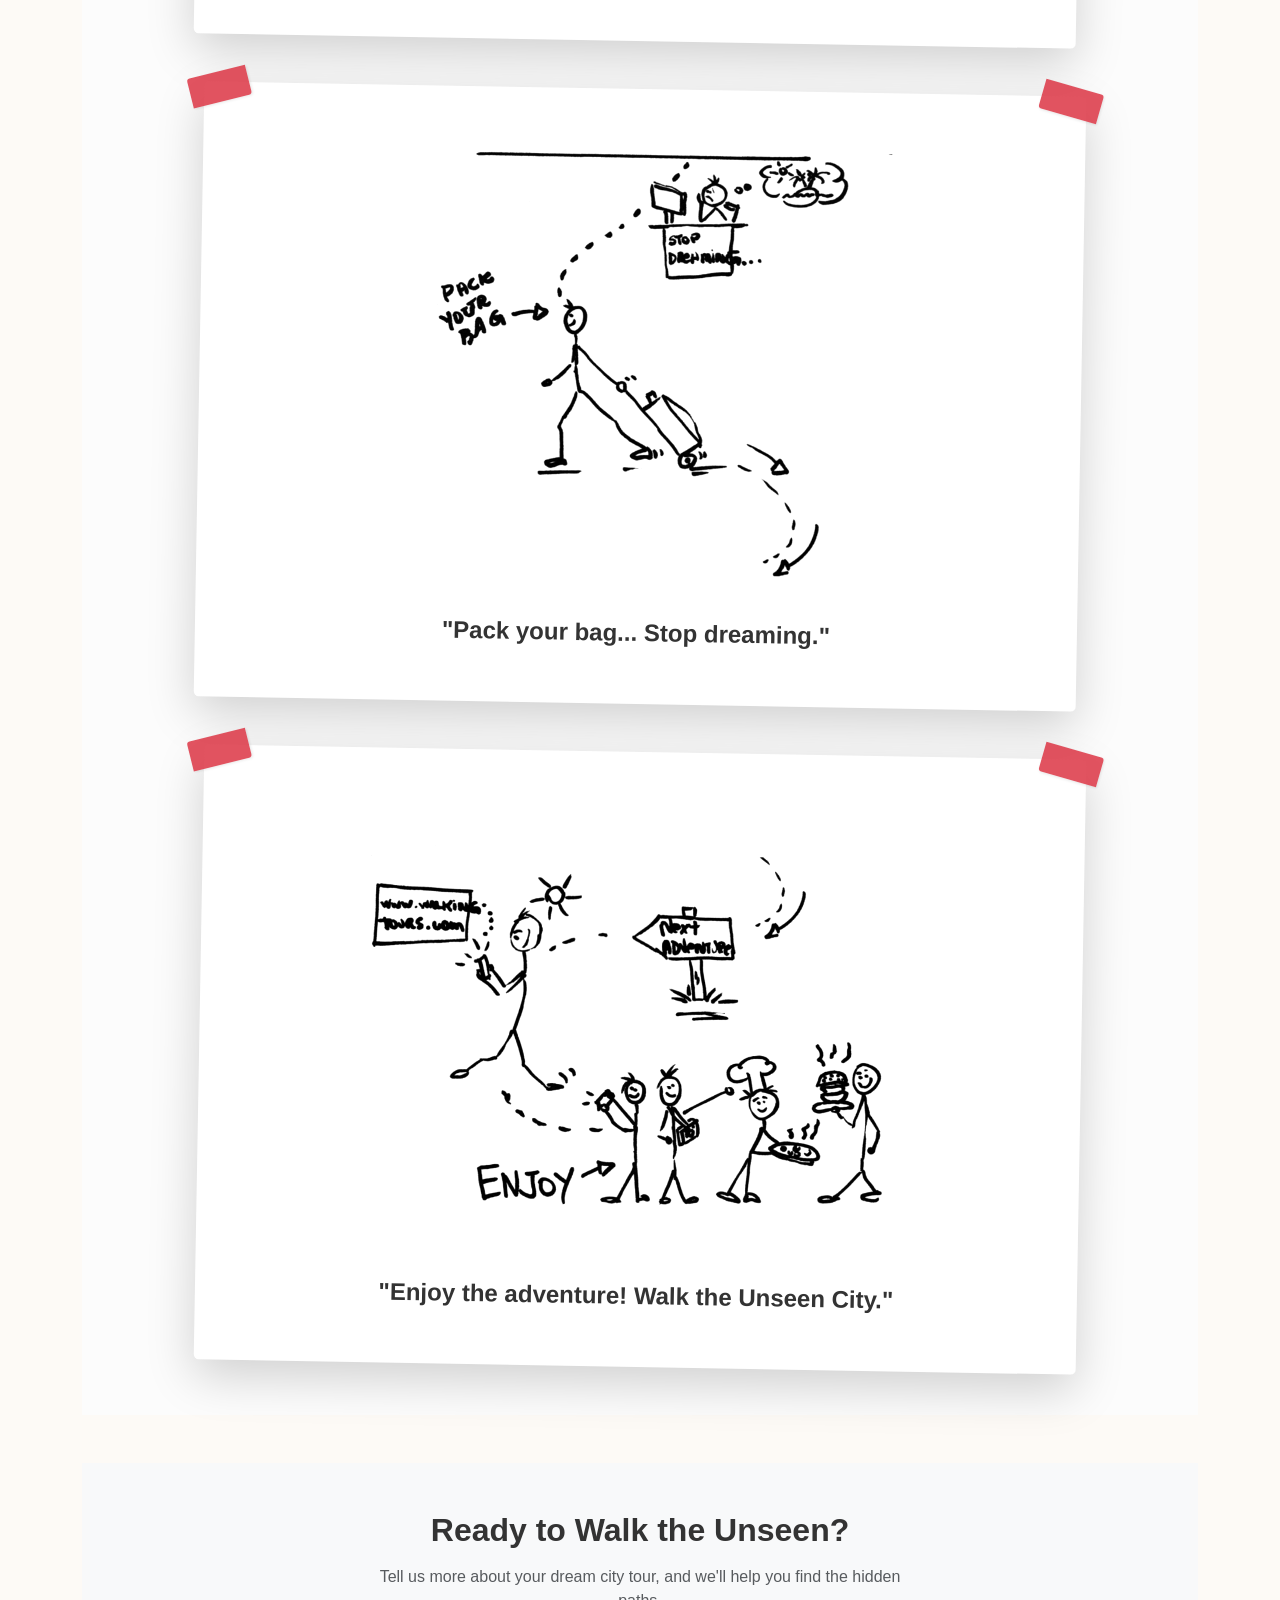
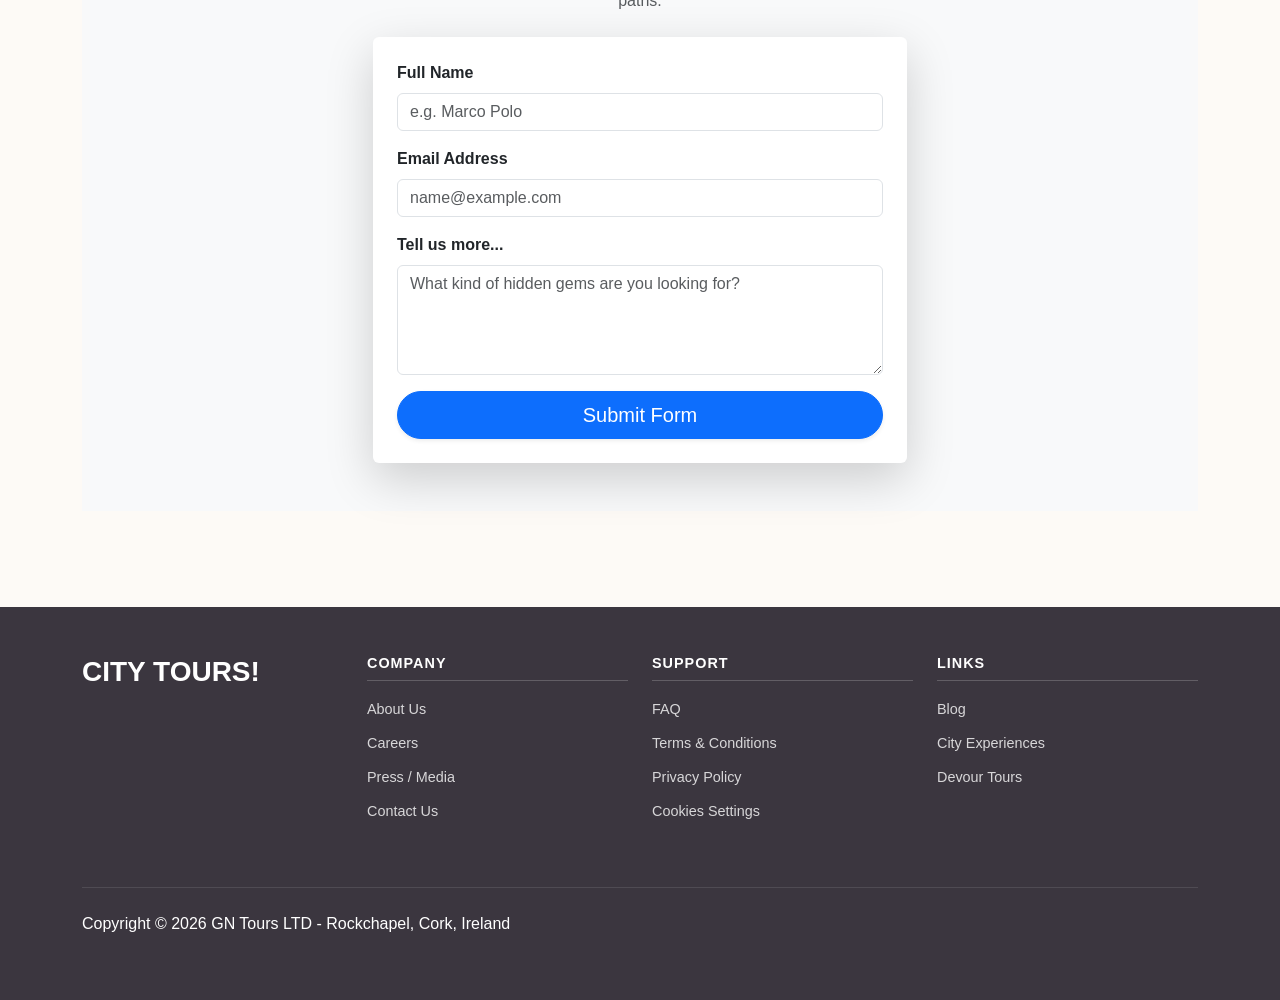
==== commit 74f8605f: "new contact form" ====
--- a/index.html
+++ b/index.html
@@ -192,13 +192,46 @@
   </div>
 </section>
 
-<form action="https://api.web3forms.com/submit" method="POST">
-  <input type="hidden" name="access_key" value="eae811f8-58ea-403d-9c5e-2f1f56a3583b">
-  <input type="text" name="name" required>
-  <input type="email" name="email" required>
-  <textarea name="message" required></textarea>
-  <button type="submit">Submit Form</button>
-</form>
+<!-- START OF NEW CENTERED CONTACT SECTION -->
+<section class="py-5 bg-light">
+  <div class="container">
+    <div class="row justify-content-center">
+      <div class="col-md-8 col-lg-6 text-center">
+        
+        <h2 class="fw-bold mb-3">Ready to Walk the Unseen?</h2>
+        <p class="text-muted mb-4">Tell us more about your dream city tour, and we'll help you find the hidden paths.</p>
+
+        <div class="card border-0 shadow-lg p-4 text-start">
+          <!-- KEEPING YOUR WEB3FORMS ACTION AND KEY -->
+          <form action="https://api.web3forms.com/submit" method="POST">
+            <input type="hidden" name="access_key" value="eae811f8-58ea-403d-9c5e-2f1f56a3583b">
+
+            <div class="mb-3">
+              <label for="name" class="form-label fw-bold">Full Name</label>
+              <input type="text" name="name" class="form-control" placeholder="e.g. Marco Polo" required>
+            </div>
+            
+            <div class="mb-3">
+              <label for="email" class="form-label fw-bold">Email Address</label>
+              <input type="email" name="email" class="form-control" placeholder="name@example.com" required>
+            </div>
+
+            <div class="mb-3">
+              <label for="message" class="form-label fw-bold">Tell us more...</label>
+              <textarea name="message" class="form-control" rows="4" placeholder="What kind of hidden gems are you looking for?" required></textarea>
+            </div>
+
+            <div class="d-grid">
+              <button type="submit" class="btn btn-primary btn-lg rounded-pill shadow-sm">Submit Form</button>
+            </div>
+          </form>
+        </div>
+
+      </div>
+    </div>
+  </div>
+</section>
+<!-- END OF NEW CONTACT SECTION -->
   
 
 
--- a/mystyle.css
+++ b/mystyle.css
@@ -487,3 +487,25 @@
     to { opacity: 1; transform: translateY(0); }
 }
 
+/* Contact Form Styling */
+#contactForm .form-control {
+    border: 2px solid #f0f0f0;
+    padding: 12px;
+    transition: 0.3s;
+}
+
+#contactForm .form-control:focus {
+    border-color: #0d6efd; /* Highlights the box when you type */
+    box-shadow: none;
+}
+
+#contactForm .btn-primary {
+    transition: transform 0.2s;
+}
+
+#contactForm .btn-primary:hover {
+    transform: translateY(-3px); /* Subtle lift when hovering */
+    box-shadow: 0 5px 15px rgba(13, 110, 253, 0.3);
+}
+
+
